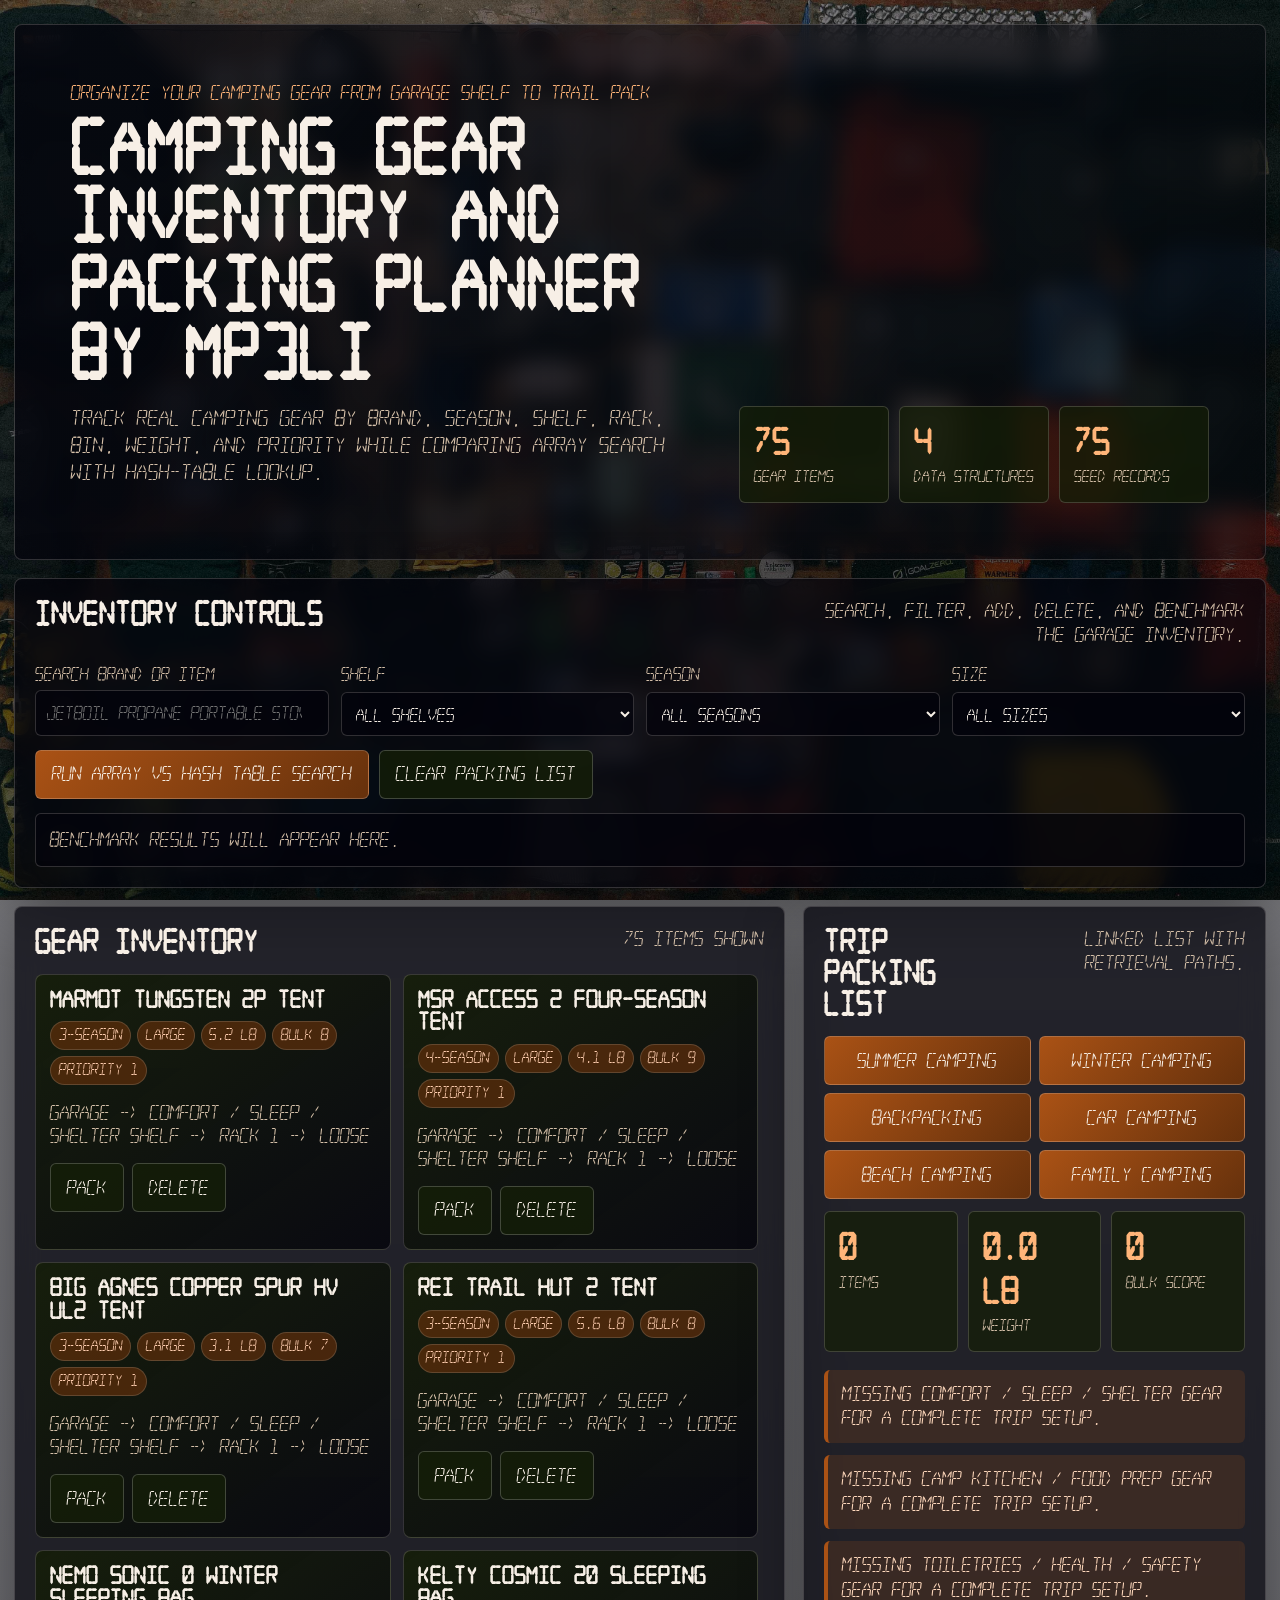
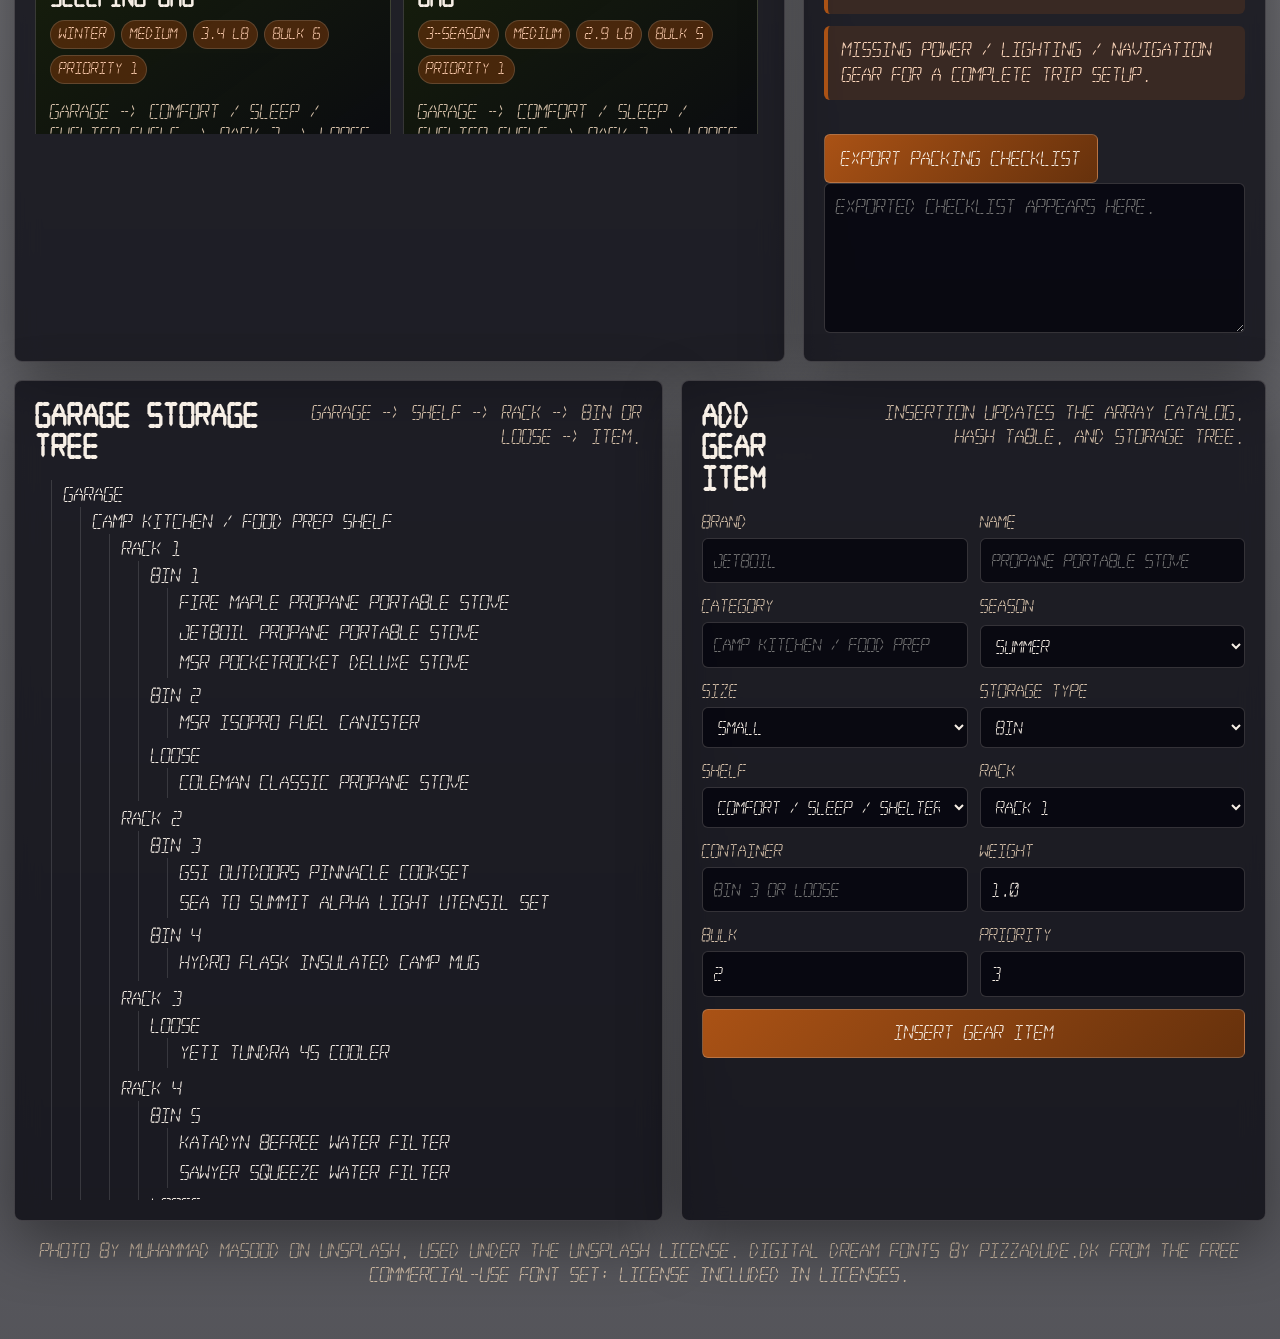
==== Final Project - Data Structures and Algorithms/index.html @ f82f3790 "Completed Final Project - Camping Gear Inventory And Packing Planner by mp3li" ====
<!DOCTYPE html>
<html lang="en">
<head>
  <meta charset="UTF-8">
  <meta name="viewport" content="width=device-width, initial-scale=1.0">
  <title>Camping Gear Inventory And Packing Planner by mp3li</title>
  <link rel="stylesheet" href="styles.css">
</head>
<body>
  <main class="app-shell">
    <header class="hero">
      <div>
        <p class="eyebrow">Organize your camping gear from garage shelf to trail pack</p>
        <h1>Camping Gear Inventory And Packing Planner by mp3li</h1>
        <p class="hero-copy">Track real camping gear by brand, season, shelf, rack, bin, weight, and priority while comparing array search with hash-table lookup.</p>
      </div>
      <div class="hero-stats" aria-label="Inventory summary">
        <div><strong id="totalItems">0</strong><span>gear items</span></div>
        <div><strong>4</strong><span>data structures</span></div>
        <div><strong>75</strong><span>seed records</span></div>
      </div>
    </header>

    <section class="panel controls-panel" aria-labelledby="controlsTitle">
      <div class="section-heading">
        <h2 id="controlsTitle">Inventory Controls</h2>
        <p>Search, filter, add, delete, and benchmark the garage inventory.</p>
      </div>
      <div class="control-grid">
        <label>
          Search brand or item
          <input id="searchInput" type="search" placeholder="Jetboil Propane Portable Stove">
        </label>
        <label>
          Shelf
          <select id="shelfFilter">
            <option value="all">All shelves</option>
          </select>
        </label>
        <label>
          Season
          <select id="seasonFilter">
            <option value="all">All seasons</option>
          </select>
        </label>
        <label>
          Size
          <select id="sizeFilter">
            <option value="all">All sizes</option>
          </select>
        </label>
      </div>
      <div class="button-row">
        <button id="runBenchmark" type="button">Run array vs hash table search</button>
        <button id="clearPacking" type="button" class="secondary">Clear packing list</button>
      </div>
      <div id="benchmarkResult" class="result-box">Benchmark results will appear here.</div>
    </section>

    <section class="dashboard-grid">
      <article class="panel" aria-labelledby="inventoryTitle">
        <div class="section-heading">
          <h2 id="inventoryTitle">Gear Inventory</h2>
          <p id="inventoryCount">0 items shown</p>
        </div>
        <div id="inventoryList" class="inventory-list"></div>
      </article>

      <article class="panel" aria-labelledby="packingTitle">
        <div class="section-heading">
          <h2 id="packingTitle">Trip Packing List</h2>
          <p>Linked list with retrieval paths.</p>
        </div>
        <div class="preset-grid" id="presetButtons"></div>
        <div class="packing-summary">
          <div><strong id="packedCount">0</strong><span>items</span></div>
          <div><strong id="packedWeight">0 lb</strong><span>weight</span></div>
          <div><strong id="packedBulk">0</strong><span>bulk score</span></div>
        </div>
        <div id="warningList" class="warning-list"></div>
        <ol id="packingList" class="packing-list"></ol>
        <button id="exportPacking" type="button">Export packing checklist</button>
        <textarea id="exportOutput" readonly placeholder="Exported checklist appears here."></textarea>
      </article>
    </section>

    <section class="dashboard-grid lower-grid">
      <article class="panel" aria-labelledby="storageTitle">
        <div class="section-heading">
          <h2 id="storageTitle">Garage Storage Tree</h2>
          <p>Garage -> shelf -> rack -> bin or loose -> item.</p>
        </div>
        <div id="storageTree" class="storage-tree"></div>
      </article>

      <article class="panel" aria-labelledby="addTitle">
        <div class="section-heading">
          <h2 id="addTitle">Add Gear Item</h2>
          <p>Insertion updates the array catalog, hash table, and storage tree.</p>
        </div>
        <form id="addGearForm" class="add-form">
          <label>Brand<input name="brand" required placeholder="Jetboil"></label>
          <label>Name<input name="name" required placeholder="Propane Portable Stove"></label>
          <label>Category<input name="category" required placeholder="Camp Kitchen / Food Prep"></label>
          <label>Season
            <select name="season">
              <option>summer</option>
              <option>winter</option>
              <option>3-season</option>
              <option>4-season</option>
              <option>all-season</option>
            </select>
          </label>
          <label>Size
            <select name="size">
              <option>small</option>
              <option>medium</option>
              <option>large</option>
            </select>
          </label>
          <label>Storage Type
            <select name="storageType">
              <option>bin</option>
              <option>loose</option>
            </select>
          </label>
          <label>Shelf
            <select name="shelf" id="addShelf"></select>
          </label>
          <label>Rack
            <select name="rack">
              <option>Rack 1</option>
              <option>Rack 2</option>
              <option>Rack 3</option>
              <option>Rack 4</option>
              <option>Rack 5</option>
            </select>
          </label>
          <label>Container<input name="container" placeholder="Bin 3 or Loose"></label>
          <label>Weight<input name="weight" type="number" min="0.1" step="0.1" value="1.0"></label>
          <label>Bulk<input name="bulk" type="number" min="1" max="10" value="2"></label>
          <label>Priority<input name="priority" type="number" min="1" max="5" value="3"></label>
          <button type="submit">Insert gear item</button>
        </form>
      </article>
    </section>

    <footer class="footer">
      <p>Photo by Muhammad Masood on Unsplash, used under the Unsplash License. Digital Dream fonts by pizzadude.dk from the free commercial-use font set; license included in LICENSES.</p>
    </footer>
  </main>

  <script src="app.js"></script>
</body>
</html>
---- Final Project - Data Structures and Algorithms/styles.css ----
@font-face {
  font-family: "Digital Dream Fat Narrow";
  src: url("assets/fonts/DIGITALDREAMFATNARROW.ttf") format("truetype");
}

@font-face {
  font-family: "Digital Dream Skew Narrow";
  src: url("assets/fonts/DIGITALDREAMSKEWNARROW.ttf") format("truetype");
}

:root {
  --camp-orange: #aa5215;
  --bark-brown: #66310c;
  --forest-green: #151e08;
  --pine-black: #0b1406;
  --night-black: #04040c;
  --text: #f7efe6;
  --muted: #d5c0a9;
  --line: rgba(247, 239, 230, 0.18);
  --glass: rgba(4, 4, 12, 0.72);
  --glass-strong: rgba(11, 20, 6, 0.86);
}

* {
  box-sizing: border-box;
}

body {
  margin: 0;
  color: var(--text);
  font-family: "Digital Dream Skew Narrow", system-ui, sans-serif;
  background:
    linear-gradient(rgba(4, 4, 12, 0.48), rgba(4, 4, 12, 0.68)),
    url("assets/images/muhammad-masood-4bGPldCL4I8-unsplash.jpg") center / 110% auto fixed;
  letter-spacing: 0;
  line-height: 1.5;
}

button,
input,
select,
textarea {
  font: inherit;
}

button {
  border: 1px solid rgba(255, 255, 255, 0.2);
  border-radius: 6px;
  padding: 0.72rem 1rem;
  color: var(--text);
  background: linear-gradient(135deg, var(--camp-orange), var(--bark-brown));
  cursor: pointer;
}

button:hover {
  filter: brightness(1.12);
}

button.secondary,
.gear-card button {
  background: rgba(21, 30, 8, 0.8);
}

input,
select,
textarea {
  width: 100%;
  border: 1px solid var(--line);
  border-radius: 6px;
  padding: 0.68rem;
  color: var(--text);
  background: rgba(4, 4, 12, 0.74);
}

textarea {
  min-height: 150px;
  resize: vertical;
}

label {
  display: grid;
  gap: 0.35rem;
  color: var(--muted);
  font-size: 0.9rem;
}

.app-shell {
  width: min(1440px, calc(100% - 28px));
  margin: 0 auto;
  padding: 24px 0 36px;
}

.hero,
.panel {
  border: 1px solid var(--line);
  border-radius: 8px;
  background: var(--glass);
  box-shadow: 0 20px 60px rgba(0, 0, 0, 0.4);
  backdrop-filter: blur(12px);
}

.hero {
  display: grid;
  grid-template-columns: minmax(0, 1fr) auto;
  gap: 24px;
  align-items: end;
  min-height: 360px;
  padding: clamp(24px, 5vw, 56px);
  background:
    linear-gradient(90deg, rgba(4, 4, 12, 0.7), rgba(4, 4, 12, 0.28)),
    rgba(4, 4, 12, 0.28);
}

.eyebrow {
  margin: 0 0 10px;
  color: #ffb579;
  text-transform: uppercase;
}

h1,
h2,
h3 {
  margin: 0;
  font-family: "Digital Dream Fat Narrow", Impact, sans-serif;
  letter-spacing: 0;
  line-height: 1.18;
}

h1 {
  max-width: 980px;
  font-size: clamp(1.85rem, 4.6vw, 4.2rem);
  line-height: 1.16;
}

h2 {
  font-size: clamp(1.25rem, 2vw, 2rem);
  line-height: 1.22;
}

.hero-copy {
  max-width: 760px;
  color: var(--muted);
  font-size: 1.08rem;
  line-height: 1.55;
}

.hero-stats,
.packing-summary {
  display: grid;
  grid-template-columns: repeat(3, minmax(96px, 1fr));
  gap: 10px;
}

.hero-stats div,
.packing-summary div {
  border: 1px solid var(--line);
  border-radius: 6px;
  padding: 14px;
  background: rgba(21, 30, 8, 0.74);
}

.hero-stats strong,
.packing-summary strong {
  display: block;
  color: #ffb579;
  font-family: "Digital Dream Fat Narrow", Impact, sans-serif;
  font-size: 1.8rem;
}

.hero-stats span,
.packing-summary span {
  color: var(--muted);
  font-size: 0.82rem;
}

.panel {
  padding: 20px;
}

.controls-panel,
.dashboard-grid,
.lower-grid,
.footer {
  margin-top: 18px;
}

.section-heading {
  display: flex;
  justify-content: space-between;
  gap: 18px;
  align-items: start;
  margin-bottom: 16px;
}

.section-heading p {
  max-width: 420px;
  margin: 0;
  color: var(--muted);
  text-align: right;
}

.control-grid,
.add-form {
  display: grid;
  grid-template-columns: repeat(4, minmax(150px, 1fr));
  gap: 12px;
}

.button-row {
  display: flex;
  flex-wrap: wrap;
  gap: 10px;
  margin-top: 14px;
}

.result-box {
  margin-top: 14px;
  border: 1px solid var(--line);
  border-radius: 6px;
  padding: 14px;
  color: var(--muted);
  background: rgba(4, 4, 12, 0.7);
}

.dashboard-grid {
  display: grid;
  grid-template-columns: minmax(0, 1.25fr) minmax(360px, 0.75fr);
  gap: 18px;
}

.lower-grid {
  grid-template-columns: minmax(0, 1fr) minmax(360px, 0.9fr);
}

.inventory-list {
  display: grid;
  grid-template-columns: repeat(auto-fill, minmax(270px, 1fr));
  gap: 12px;
  max-height: 760px;
  overflow: auto;
  padding-right: 6px;
}

.gear-card {
  border: 1px solid var(--line);
  border-radius: 8px;
  padding: 14px;
  background: linear-gradient(145deg, rgba(21, 30, 8, 0.88), rgba(4, 4, 12, 0.8));
}

.gear-card h3 {
  font-size: 1.2rem;
}

.gear-meta {
  display: flex;
  flex-wrap: wrap;
  gap: 6px;
  margin: 10px 0;
}

.tag {
  border: 1px solid rgba(255, 255, 255, 0.14);
  border-radius: 999px;
  padding: 0.25rem 0.48rem;
  color: #ffceb0;
  background: rgba(102, 49, 12, 0.66);
  font-size: 0.78rem;
}

.location {
  color: var(--muted);
  line-height: 1.45;
}

.card-actions {
  display: flex;
  gap: 8px;
  margin-top: 12px;
}

.preset-grid {
  display: grid;
  grid-template-columns: repeat(2, minmax(0, 1fr));
  gap: 8px;
  margin-bottom: 12px;
}

.warning-list {
  display: grid;
  gap: 12px;
  margin: 18px 0;
}

.warning {
  border-left: 4px solid var(--camp-orange);
  border-radius: 6px;
  padding: 12px 14px;
  color: #ffd9bd;
  background: rgba(170, 82, 21, 0.18);
  line-height: 1.55;
}

.packing-list {
  display: grid;
  gap: 10px;
  padding-left: 24px;
}

.packing-list li {
  padding: 10px;
  border: 1px solid var(--line);
  border-radius: 6px;
  background: rgba(4, 4, 12, 0.58);
}

.storage-tree {
  max-height: 720px;
  overflow: auto;
  color: var(--muted);
}

.tree-node {
  margin-left: 16px;
  padding: 3px 0 3px 12px;
  border-left: 1px solid rgba(255, 255, 255, 0.13);
}

.tree-label {
  color: var(--text);
}

.add-form {
  grid-template-columns: repeat(2, minmax(0, 1fr));
}

.add-form button {
  grid-column: 1 / -1;
}

.footer {
  color: var(--muted);
  text-align: center;
}

@media (max-width: 980px) {
  .hero,
  .dashboard-grid,
  .lower-grid {
    grid-template-columns: 1fr;
  }

  .hero-stats,
  .control-grid,
  .add-form {
    grid-template-columns: repeat(2, minmax(0, 1fr));
  }
}

@media (max-width: 640px) {
  .app-shell {
    width: min(100% - 18px, 1440px);
  }

  .hero-stats,
  .control-grid,
  .add-form,
  .preset-grid {
    grid-template-columns: 1fr;
  }

  .section-heading {
    display: block;
  }

  .section-heading p {
    margin-top: 6px;
    text-align: left;
  }
}
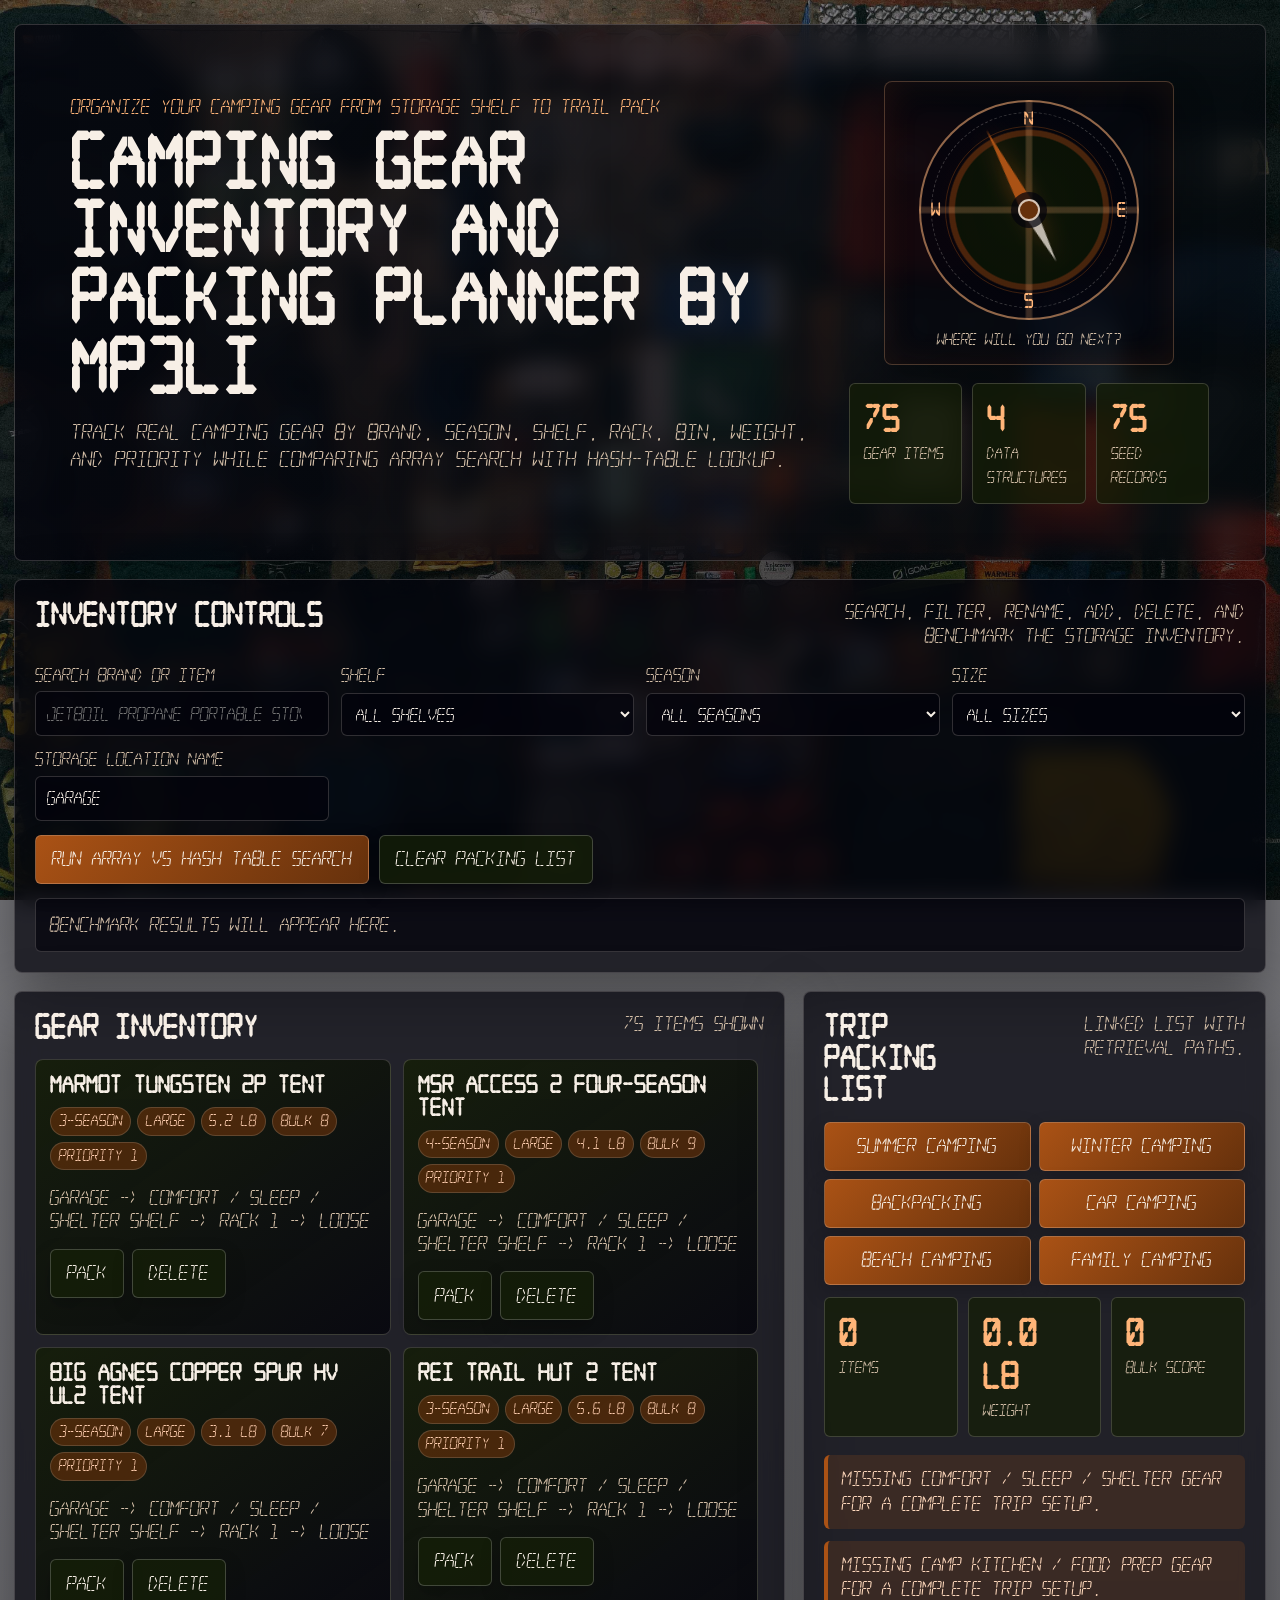
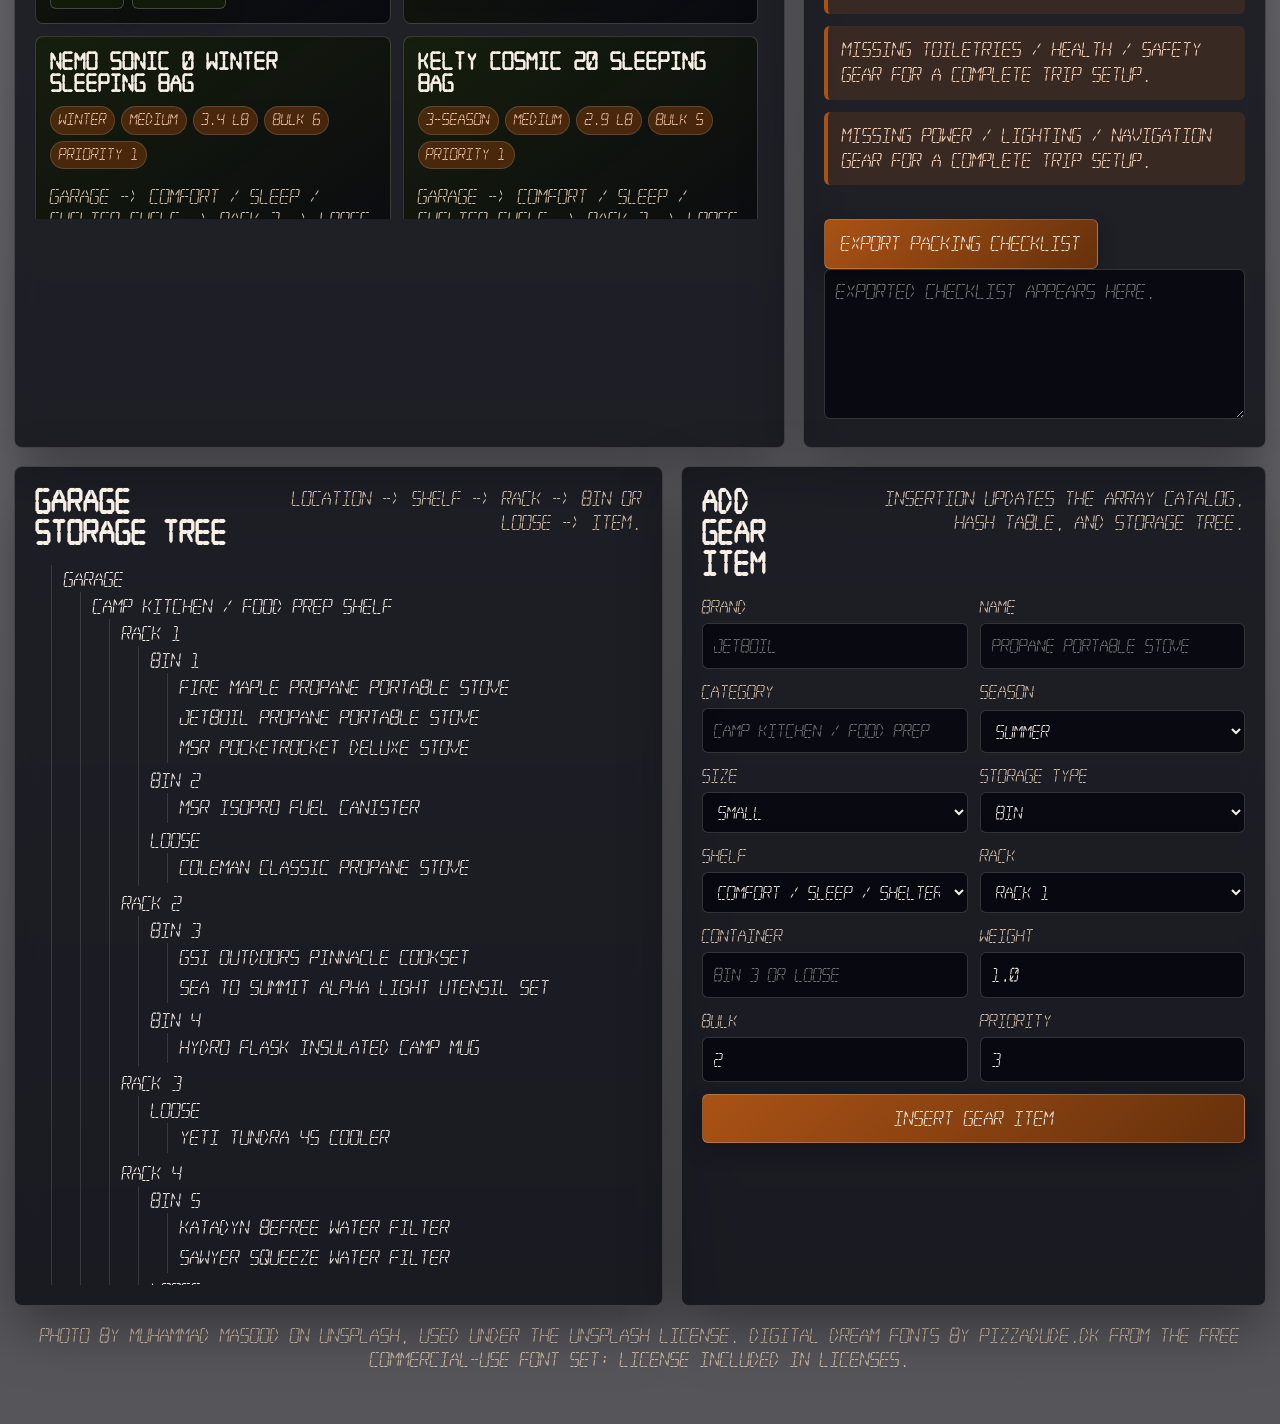
==== commit 426f88d0: "Update final project documentation and app interactions" ====
--- a/Final Project - Data Structures and Algorithms/index.html
+++ b/Final Project - Data Structures and Algorithms/index.html
@@ -10,21 +10,34 @@
   <main class="app-shell">
     <header class="hero">
       <div>
-        <p class="eyebrow">Organize your camping gear from garage shelf to trail pack</p>
+        <p class="eyebrow">Organize your camping gear from storage shelf to trail pack</p>
         <h1>Camping Gear Inventory And Packing Planner by mp3li</h1>
         <p class="hero-copy">Track real camping gear by brand, season, shelf, rack, bin, weight, and priority while comparing array search with hash-table lookup.</p>
       </div>
-      <div class="hero-stats" aria-label="Inventory summary">
-        <div><strong id="totalItems">0</strong><span>gear items</span></div>
-        <div><strong>4</strong><span>data structures</span></div>
-        <div><strong>75</strong><span>seed records</span></div>
+      <div class="hero-side">
+        <div class="compass" id="compass" aria-label="Interactive compass that points toward your cursor">
+          <div class="compass-ring">
+            <span class="direction north">N</span>
+            <span class="direction east">E</span>
+            <span class="direction south">S</span>
+            <span class="direction west">W</span>
+            <div class="compass-needle"></div>
+            <div class="compass-pin"></div>
+          </div>
+          <p>Where will you go next?</p>
+        </div>
+        <div class="hero-stats" aria-label="Inventory summary">
+          <div><strong id="totalItems">0</strong><span>gear items</span></div>
+          <div><strong>4</strong><span>data structures</span></div>
+          <div><strong>75</strong><span>seed records</span></div>
+        </div>
       </div>
     </header>
 
     <section class="panel controls-panel" aria-labelledby="controlsTitle">
       <div class="section-heading">
         <h2 id="controlsTitle">Inventory Controls</h2>
-        <p>Search, filter, add, delete, and benchmark the garage inventory.</p>
+        <p>Search, filter, rename, add, delete, and benchmark the storage inventory.</p>
       </div>
       <div class="control-grid">
         <label>
@@ -48,6 +61,10 @@
           <select id="sizeFilter">
             <option value="all">All sizes</option>
           </select>
+        </label>
+        <label>
+          Storage location name
+          <input id="locationNameInput" type="text" value="Garage">
         </label>
       </div>
       <div class="button-row">
@@ -87,8 +104,8 @@
     <section class="dashboard-grid lower-grid">
       <article class="panel" aria-labelledby="storageTitle">
         <div class="section-heading">
-          <h2 id="storageTitle">Garage Storage Tree</h2>
-          <p>Garage -> shelf -> rack -> bin or loose -> item.</p>
+          <h2 id="storageTitle"><span id="storageLocationLabel">Garage</span> Storage Tree</h2>
+          <p>Location -> shelf -> rack -> bin or loose -> item.</p>
         </div>
         <div id="storageTree" class="storage-tree"></div>
       </article>
--- a/Final Project - Data Structures and Algorithms/styles.css
+++ b/Final Project - Data Structures and Algorithms/styles.css
@@ -50,15 +50,39 @@
   color: var(--text);
   background: linear-gradient(135deg, var(--camp-orange), var(--bark-brown));
   cursor: pointer;
+  box-shadow: 0 0 0 rgba(170, 82, 21, 0), 0 8px 20px rgba(0, 0, 0, 0.22);
+  transition: transform 140ms ease, box-shadow 140ms ease, border-color 140ms ease, filter 140ms ease, background 140ms ease;
 }
 
 button:hover {
-  filter: brightness(1.12);
+  border-color: rgba(255, 181, 121, 0.72);
+  box-shadow: 0 0 0 3px rgba(170, 82, 21, 0.22), 0 14px 28px rgba(0, 0, 0, 0.34);
+  filter: brightness(1.22);
+  transform: translateY(-2px);
+}
+
+button:active {
+  box-shadow: 0 0 0 2px rgba(255, 181, 121, 0.28), 0 6px 14px rgba(0, 0, 0, 0.38);
+  filter: brightness(0.92);
+  transform: translateY(1px) scale(0.98);
+}
+
+button:focus-visible,
+input:focus-visible,
+select:focus-visible,
+textarea:focus-visible {
+  outline: 3px solid rgba(255, 181, 121, 0.72);
+  outline-offset: 3px;
 }
 
 button.secondary,
 .gear-card button {
   background: rgba(21, 30, 8, 0.8);
+}
+
+button.secondary:hover,
+.gear-card button:hover {
+  background: rgba(170, 82, 21, 0.78);
 }
 
 input,
@@ -70,6 +94,21 @@
   padding: 0.68rem;
   color: var(--text);
   background: rgba(4, 4, 12, 0.74);
+  transition: border-color 140ms ease, box-shadow 140ms ease, background 140ms ease;
+}
+
+input:hover,
+select:hover,
+textarea:hover {
+  border-color: rgba(255, 181, 121, 0.5);
+  background: rgba(11, 20, 6, 0.84);
+}
+
+input:focus,
+select:focus,
+textarea:focus {
+  border-color: rgba(255, 181, 121, 0.82);
+  box-shadow: 0 0 0 3px rgba(170, 82, 21, 0.22);
 }
 
 textarea {
@@ -101,9 +140,9 @@
 
 .hero {
   display: grid;
-  grid-template-columns: minmax(0, 1fr) auto;
+  grid-template-columns: minmax(0, 1fr) minmax(270px, 360px);
   gap: 24px;
-  align-items: end;
+  align-items: center;
   min-height: 360px;
   padding: clamp(24px, 5vw, 56px);
   background:
@@ -144,6 +183,140 @@
   line-height: 1.55;
 }
 
+.hero-side {
+  display: grid;
+  justify-items: center;
+  gap: 18px;
+}
+
+.compass {
+  --needle-angle: -28deg;
+  display: grid;
+  justify-items: center;
+  gap: 10px;
+  width: min(100%, 290px);
+  padding: 18px 16px 14px;
+  border: 1px solid rgba(255, 181, 121, 0.28);
+  border-radius: 8px;
+  background:
+    radial-gradient(circle at 50% 44%, rgba(170, 82, 21, 0.18), transparent 42%),
+    rgba(4, 4, 12, 0.5);
+  box-shadow: inset 0 0 34px rgba(170, 82, 21, 0.12), 0 16px 42px rgba(0, 0, 0, 0.3);
+}
+
+.compass p {
+  margin: 0;
+  color: var(--muted);
+  font-size: 0.82rem;
+  text-transform: uppercase;
+}
+
+.compass-ring {
+  position: relative;
+  width: clamp(160px, 18vw, 220px);
+  aspect-ratio: 1;
+  border-radius: 50%;
+  border: 2px solid rgba(255, 181, 121, 0.56);
+  background:
+    linear-gradient(0deg, transparent 48%, rgba(255, 181, 121, 0.22) 49%, rgba(255, 181, 121, 0.22) 51%, transparent 52%),
+    linear-gradient(90deg, transparent 48%, rgba(255, 181, 121, 0.22) 49%, rgba(255, 181, 121, 0.22) 51%, transparent 52%),
+    radial-gradient(circle, rgba(11, 20, 6, 0.9) 0 48%, rgba(102, 49, 12, 0.68) 49% 52%, rgba(4, 4, 12, 0.72) 53%);
+}
+
+.compass-ring::before,
+.compass-ring::after {
+  content: "";
+  position: absolute;
+  inset: 10px;
+  border-radius: 50%;
+  border: 1px dashed rgba(247, 239, 230, 0.22);
+}
+
+.compass-ring::after {
+  inset: 24px;
+  border-style: solid;
+  border-color: rgba(170, 82, 21, 0.34);
+}
+
+.direction {
+  position: absolute;
+  z-index: 2;
+  color: #ffb579;
+  font-family: "Digital Dream Fat Narrow", Impact, sans-serif;
+  line-height: 1.15;
+}
+
+.north {
+  top: 8px;
+  left: 50%;
+  transform: translateX(-50%);
+}
+
+.east {
+  top: 50%;
+  right: 10px;
+  transform: translateY(-50%);
+}
+
+.south {
+  bottom: 8px;
+  left: 50%;
+  transform: translateX(-50%);
+}
+
+.west {
+  top: 50%;
+  left: 10px;
+  transform: translateY(-50%);
+}
+
+.compass-needle {
+  position: absolute;
+  z-index: 3;
+  top: 50%;
+  left: 50%;
+  width: 14px;
+  height: 42%;
+  transform: translate(-50%, -100%) rotate(var(--needle-angle));
+  transform-origin: 50% 100%;
+  transition: transform 90ms linear;
+  filter: drop-shadow(0 0 10px rgba(170, 82, 21, 0.55));
+}
+
+.compass-needle::before,
+.compass-needle::after {
+  content: "";
+  position: absolute;
+  left: 50%;
+  transform: translateX(-50%);
+  border-left: 7px solid transparent;
+  border-right: 7px solid transparent;
+}
+
+.compass-needle::before {
+  top: 0;
+  border-bottom: 82px solid var(--camp-orange);
+}
+
+.compass-needle::after {
+  bottom: -58px;
+  border-top: 58px solid rgba(247, 239, 230, 0.74);
+}
+
+.compass-pin {
+  position: absolute;
+  z-index: 4;
+  top: 50%;
+  left: 50%;
+  width: 22px;
+  aspect-ratio: 1;
+  transform: translate(-50%, -50%);
+  border: 2px solid rgba(247, 239, 230, 0.78);
+  border-radius: 50%;
+  background: var(--bark-brown);
+  box-shadow: 0 0 0 7px rgba(4, 4, 12, 0.72);
+}
+
 .hero-stats,
 .packing-summary {
   display: grid;
@@ -246,6 +419,14 @@
   border-radius: 8px;
   padding: 14px;
   background: linear-gradient(145deg, rgba(21, 30, 8, 0.88), rgba(4, 4, 12, 0.8));
+  transition: transform 150ms ease, border-color 150ms ease, box-shadow 150ms ease, background 150ms ease;
+}
+
+.gear-card:hover {
+  border-color: rgba(255, 181, 121, 0.48);
+  background: linear-gradient(145deg, rgba(21, 30, 8, 0.96), rgba(102, 49, 12, 0.46));
+  box-shadow: 0 0 0 2px rgba(170, 82, 21, 0.12), 0 14px 28px rgba(0, 0, 0, 0.3);
+  transform: translateY(-3px);
 }
 
 .gear-card h3 {
@@ -286,6 +467,24 @@
   margin-bottom: 12px;
 }
 
+.preset-grid button.selected,
+.preset-grid button[aria-pressed="true"] {
+  border-color: rgba(255, 181, 121, 0.92);
+  color: #fff8ef;
+  background:
+    linear-gradient(135deg, rgba(170, 82, 21, 0.96), rgba(102, 49, 12, 0.92)),
+    var(--camp-orange);
+  box-shadow: 0 0 0 3px rgba(170, 82, 21, 0.32), 0 14px 28px rgba(0, 0, 0, 0.36);
+  transform: translateY(-1px);
+}
+
+.preset-grid button.selected:hover,
+.preset-grid button[aria-pressed="true"]:hover {
+  border-color: rgba(255, 221, 189, 0.98);
+  box-shadow: 0 0 0 4px rgba(255, 181, 121, 0.28), 0 16px 32px rgba(0, 0, 0, 0.4);
+  filter: brightness(1.16);
+}
+
 .warning-list {
   display: grid;
   gap: 12px;
@@ -350,6 +549,14 @@
     grid-template-columns: 1fr;
   }
 
+  .hero-side {
+    justify-items: stretch;
+  }
+
+  .compass {
+    justify-self: center;
+  }
+
   .hero-stats,
   .control-grid,
   .add-form {
